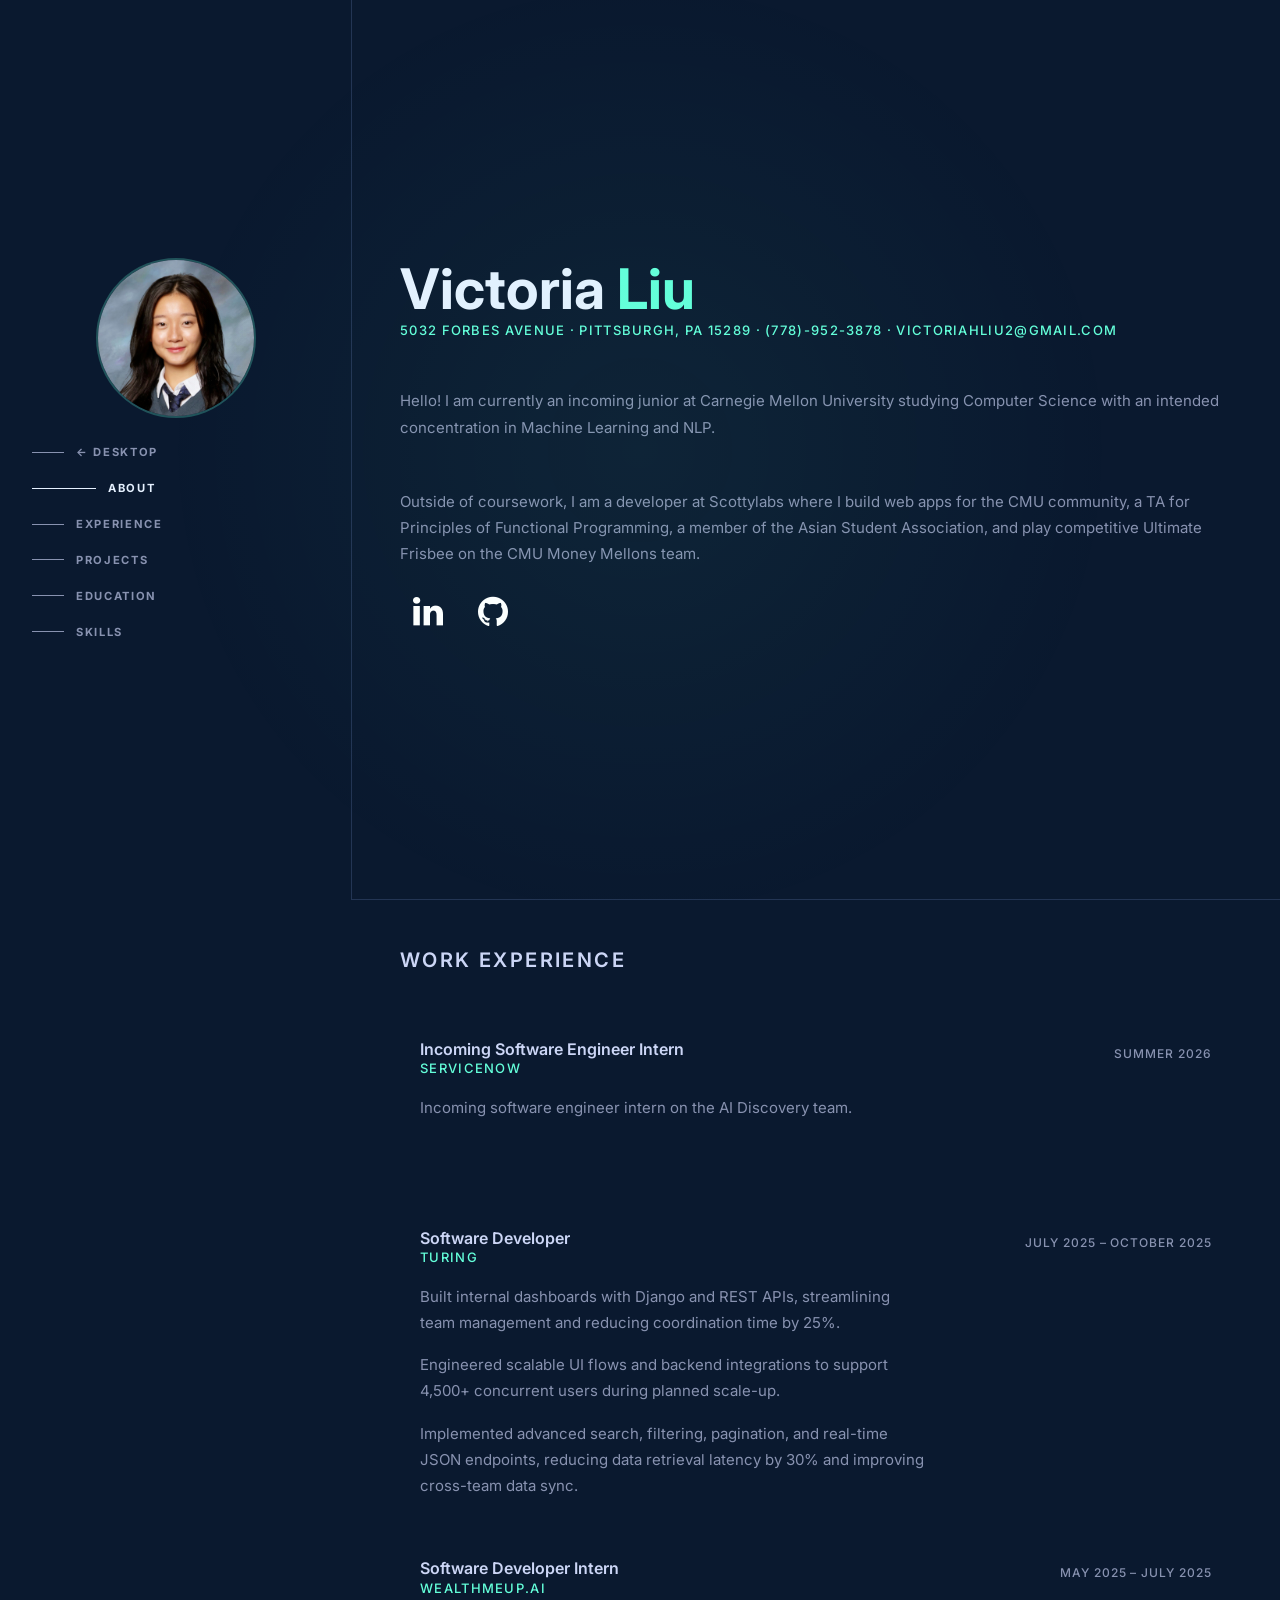
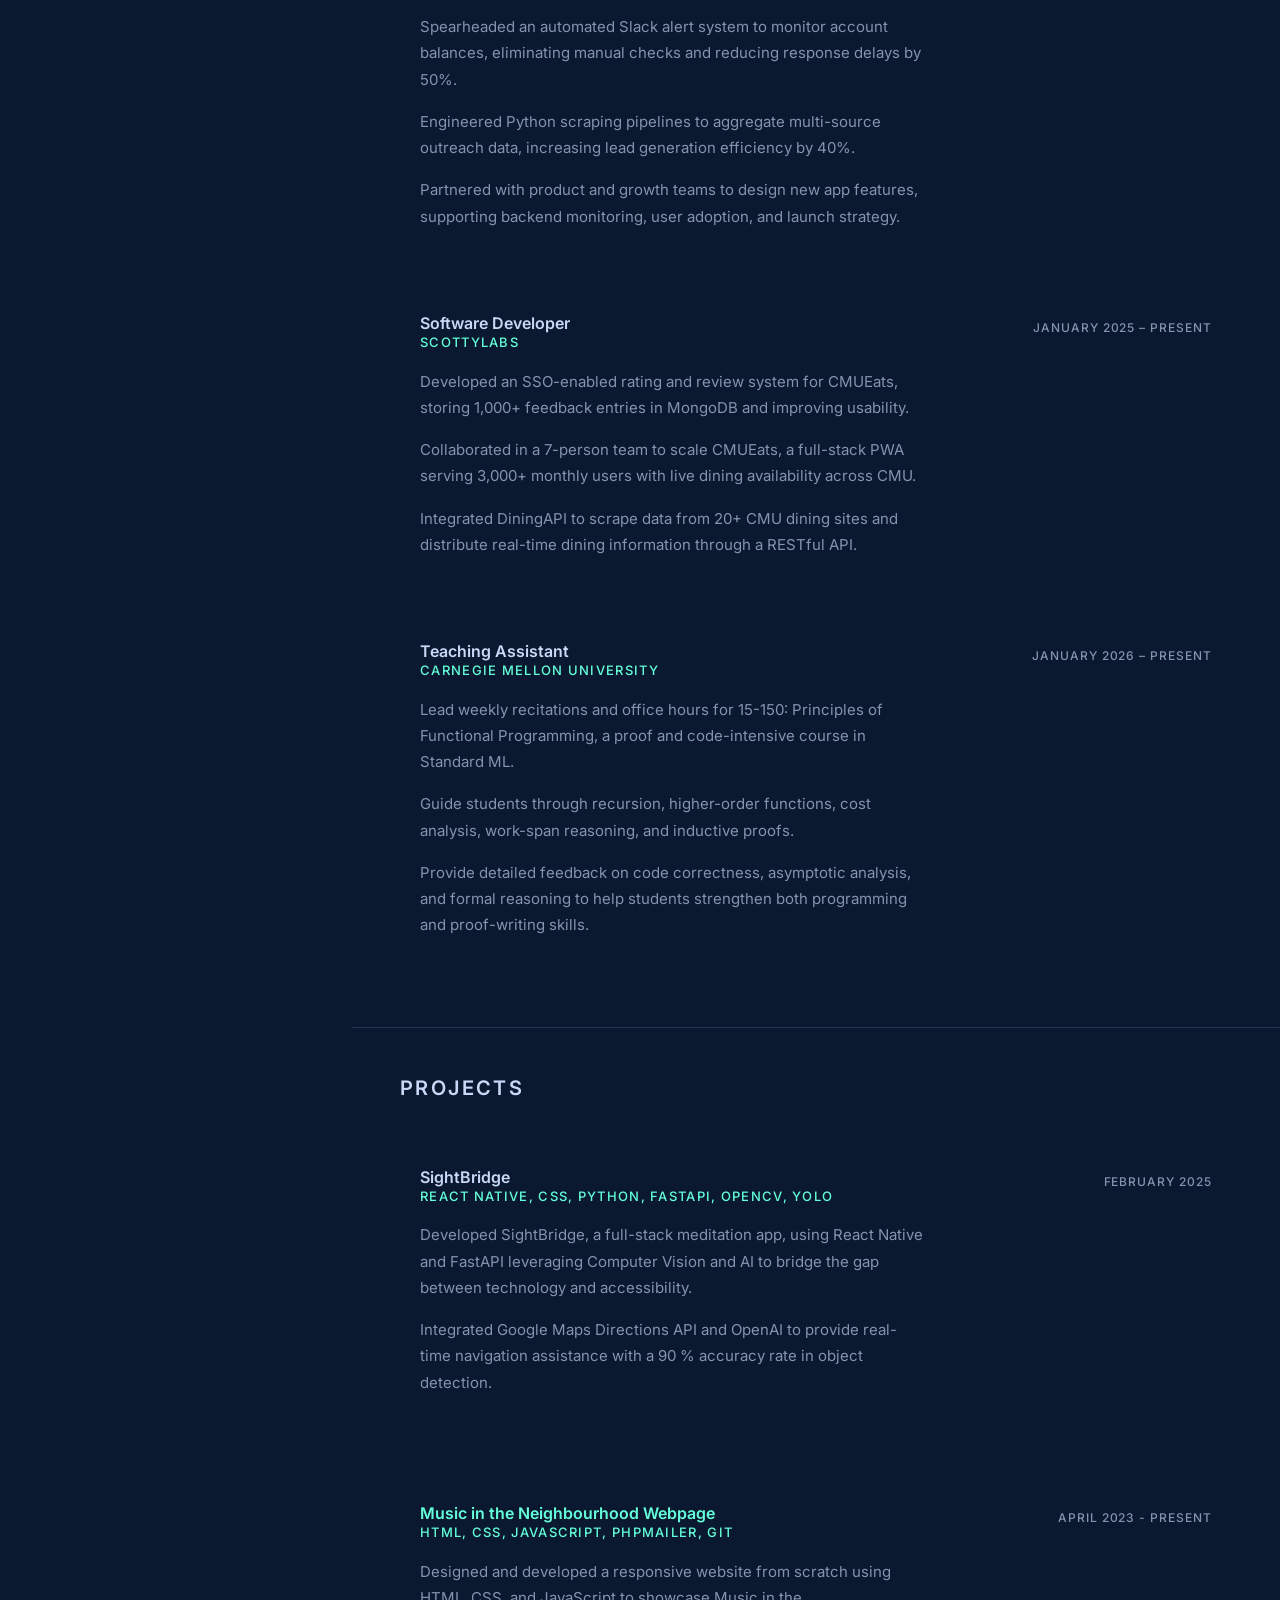
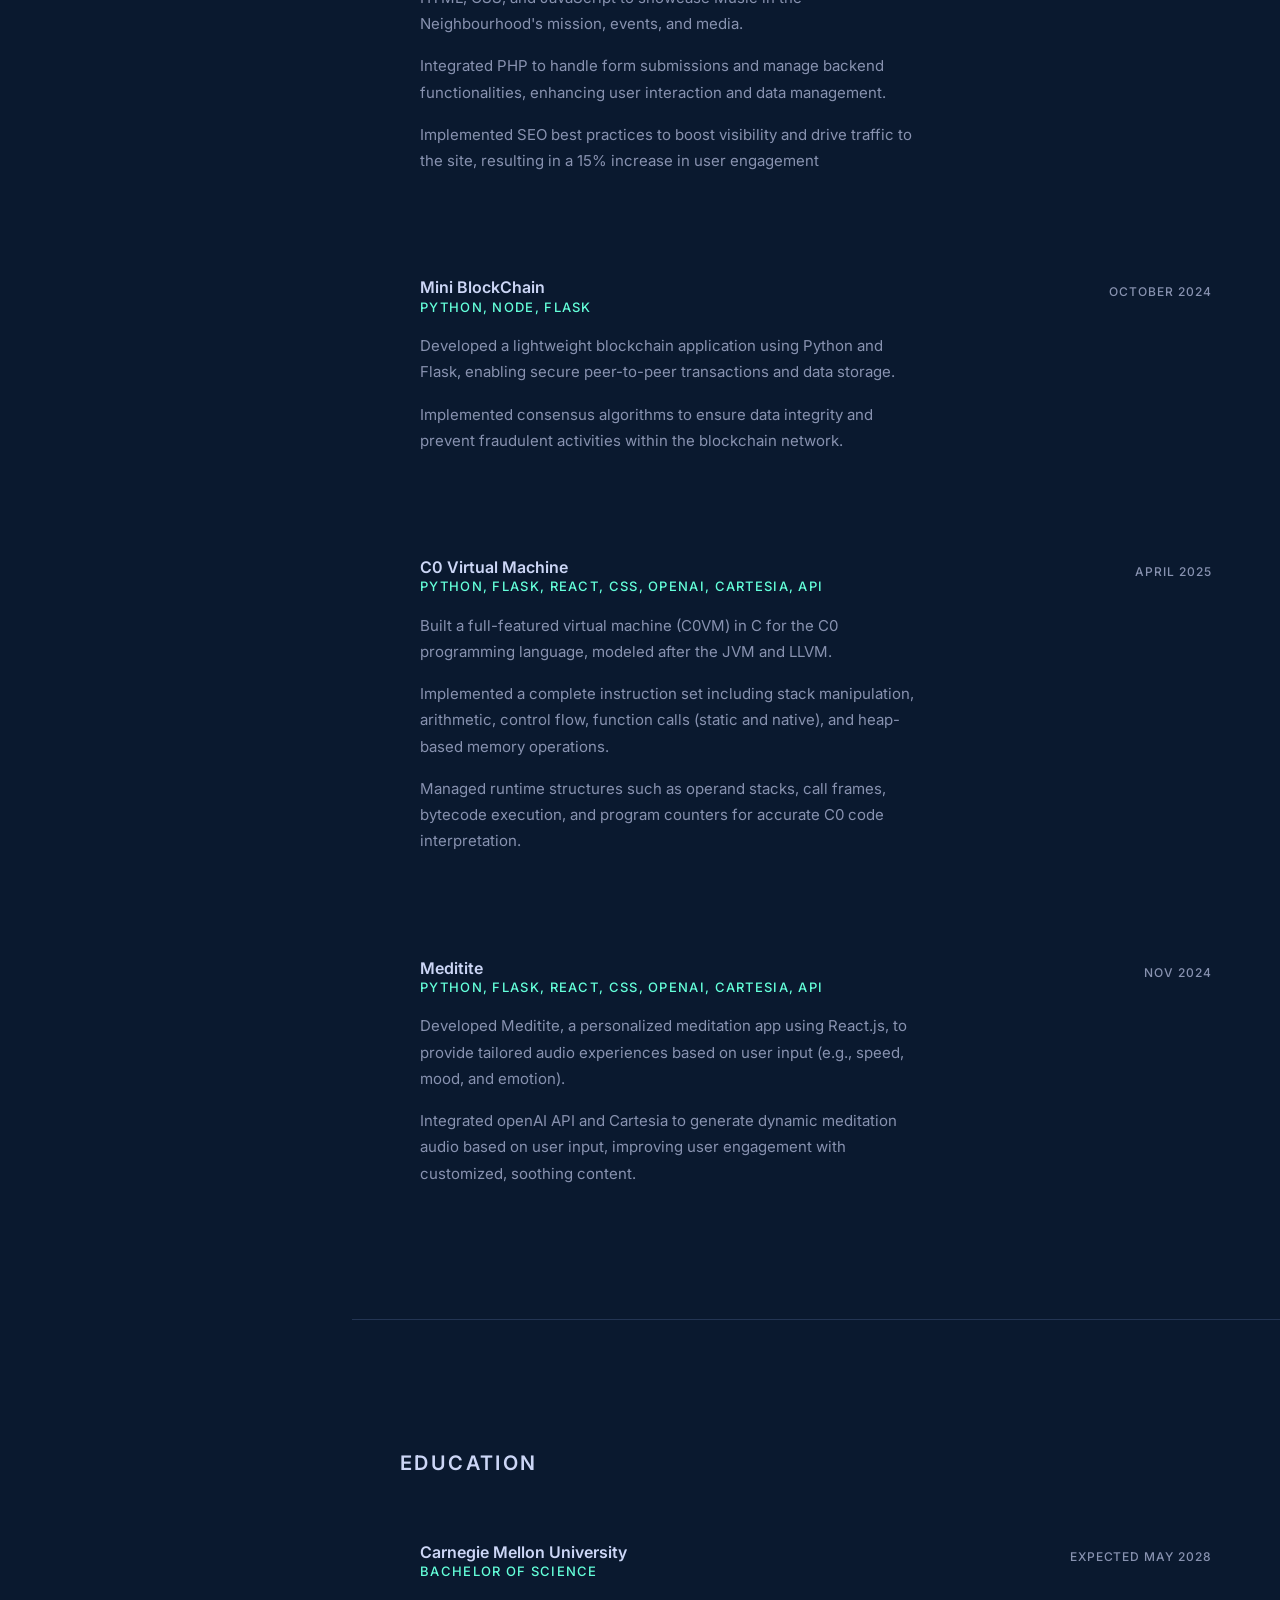
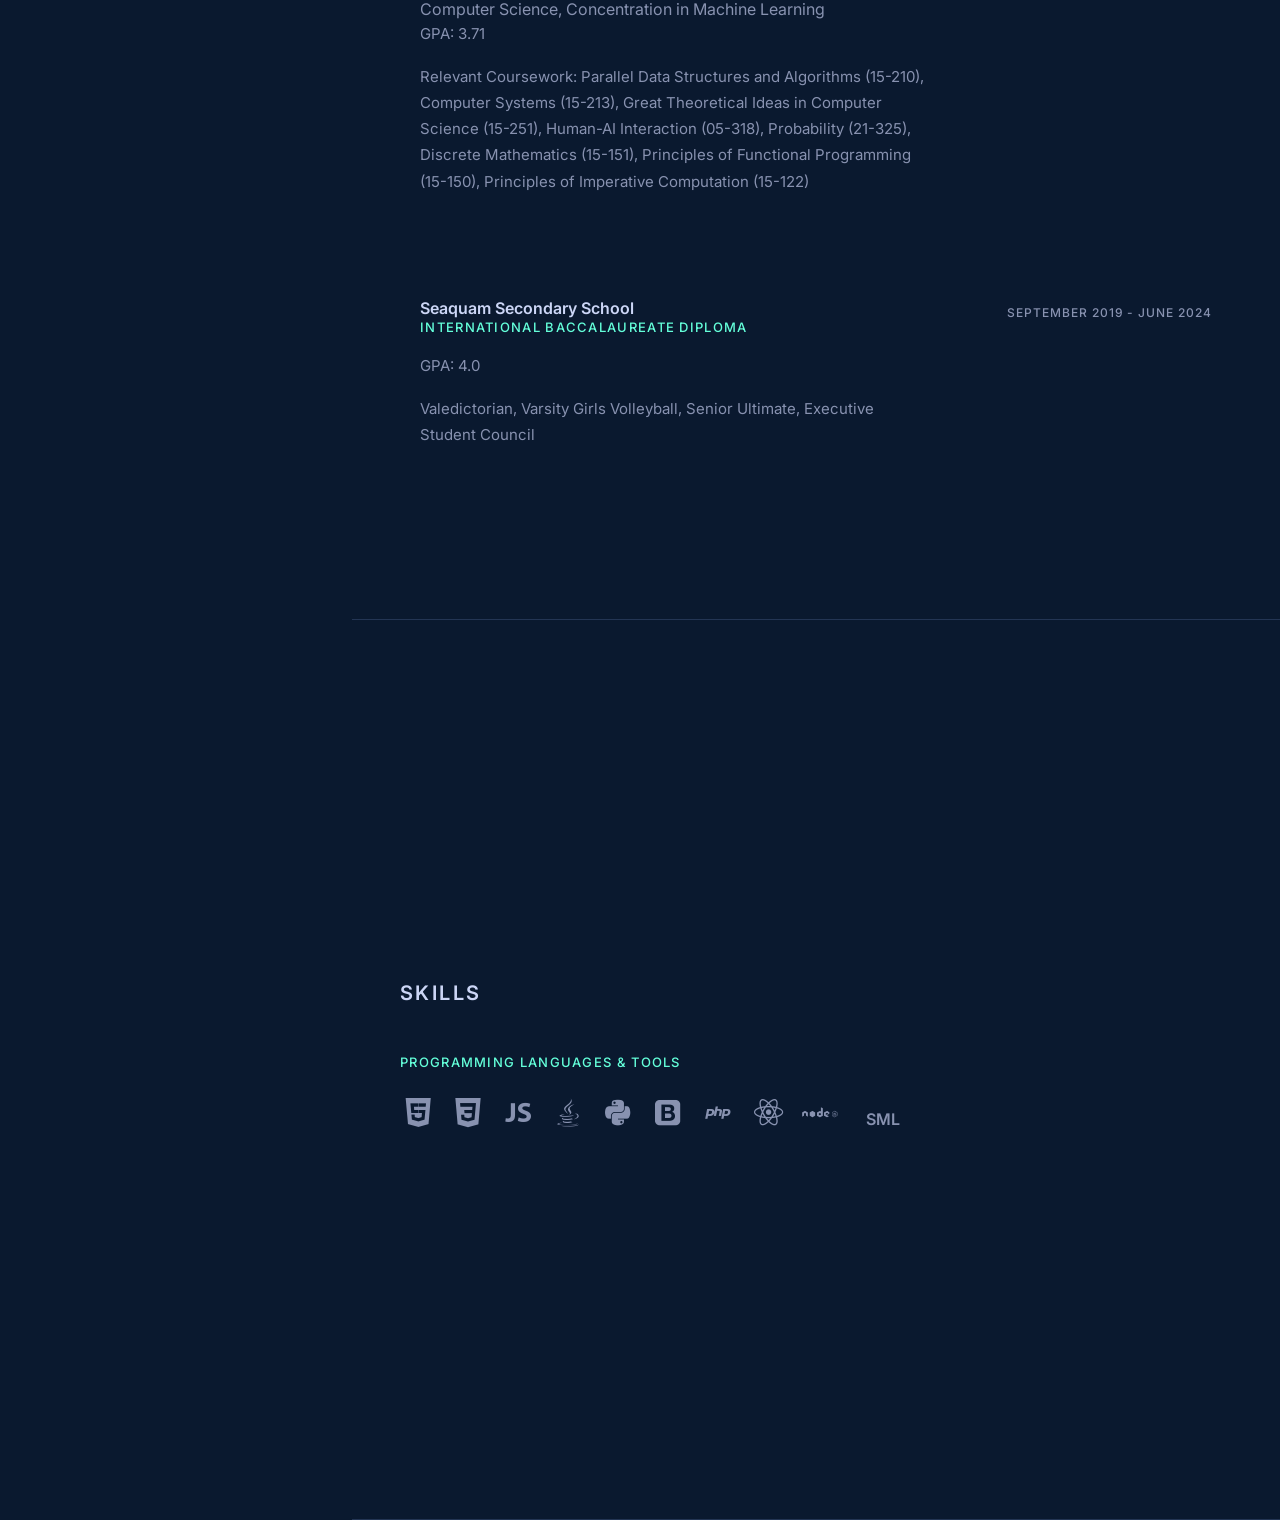
==== resume.html @ a2fce352 "Rebuild homepage as a macOS-style desktop Replace the Bootstrap resume layout on the homepage with a" ====
<!DOCTYPE html>
<html lang="en">

  <head>

    <meta charset="utf-8">
    <meta name="viewport" content="width=device-width, initial-scale=1, shrink-to-fit=no">
    <meta name="description" content="">
    <meta name="author" content="">

    <title>Portfolio - Victoria Liu</title>


    <!-- Favicon Code-->
    <link rel="icon" type="image/png" href="/img/favicon-96x96.png" sizes="96x96" />
    <link rel="icon" type="image/svg+xml" href="/img/favicon.svg" />
    <link rel="shortcut icon" href="/img/favicon.ico" />
    <link rel="apple-touch-icon" sizes="180x180" href="/img/apple-touch-icon.png" />
    <link rel="manifest" href="/img/site.webmanifest" />


    <!-- Bootstrap core CSS -->
    <link href="vendor/bootstrap/css/bootstrap.min.css" rel="stylesheet">

    <!-- Custom fonts for this template -->
    <link href="https://fonts.googleapis.com/css?family=Saira+Extra+Condensed:100,200,300,400,500,600,700,800,900" rel="stylesheet">
    <link href="https://fonts.googleapis.com/css?family=Open+Sans:300,300i,400,400i,600,600i,700,700i,800,800i" rel="stylesheet">
    <link href="vendor/font-awesome/css/font-awesome.min.css" rel="stylesheet">
    <link href="vendor/devicons/css/devicons.min.css" rel="stylesheet">
    <link href="vendor/simple-line-icons/css/simple-line-icons.css" rel="stylesheet">

    <!-- Custom styles for this template -->
    <link href="css/resume.min.css" rel="stylesheet">

    <!-- Dark theme override -->
    <link href="css/custom.css" rel="stylesheet">

  </head>

  <body id="page-top">

    <nav class="navbar navbar-expand-lg navbar-dark bg-primary fixed-top" id="sideNav">
      <a class="navbar-brand js-scroll-trigger" href="#page-top">
        <span class="d-block d-lg-none">Victoria Liu</span>
        <span class="d-none d-lg-block">
          <img class="img-fluid img-profile rounded-circle mx-auto mb-2" src="img/profile.jpg" alt="">
        </span>
      </a>
      <button class="navbar-toggler" type="button" data-toggle="collapse" data-target="#navbarSupportedContent" aria-controls="navbarSupportedContent" aria-expanded="false" aria-label="Toggle navigation">
        <span class="navbar-toggler-icon"></span>
      </button>
      <div class="collapse navbar-collapse" id="navbarSupportedContent">
        <ul class="navbar-nav">
          <li class="nav-item">
            <a class="nav-link" href="index.html">← Desktop</a>
          </li>
          <li class="nav-item">
            <a class="nav-link js-scroll-trigger" href="#about">About</a>
          </li>
          <li class="nav-item">
            <a class="nav-link js-scroll-trigger" href="#experience">Experience</a>
          </li>
          <li class="nav-item">
            <a class="nav-link js-scroll-trigger" href="#projects">Projects</a>
          </li>
          <li class="nav-item">
            <a class="nav-link js-scroll-trigger" href="#education">Education</a>
          </li>
          <li class="nav-item">
            <a class="nav-link js-scroll-trigger" href="#skills">Skills</a>
          </li>
          <!-- <li class="nav-item">
            <a class="nav-link js-scroll-trigger" href="#interests">Interests</a>
          </li> -->
          <!-- <li class="nav-item">
            <a class="nav-link js-scroll-trigger" href="#awards">Awards</a>
          </li> -->
        </ul>
      </div>
    </nav>

    <div class="container-fluid p-0">

      <section class="resume-section p-3 p-lg-5 d-flex d-column" id="about">
        <div class="my-auto">
          <h1 class="mb-0">Victoria
            <span class="text-primary">Liu</span>
          </h1>
          <div class="subheading mb-5">5032 Forbes Avenue · Pittsburgh, PA 15289 · (778)-952-3878 ·
            <a href="mailto:name@email.com">victoriahliu2@gmail.com</a>
          </div>
          <p class="mb-5">Hello! I am currently an incoming junior at Carnegie Mellon University studying Computer Science with an intended concentration in Machine Learning and NLP. </p>
          <p>Outside of coursework, I am a developer at Scottylabs where I build web apps for the CMU community, a TA for Principles of Functional Programming, a member of the Asian Student Association, and play competitive Ultimate Frisbee on the CMU Money Mellons team.</p>
          <ul class="list-inline list-social-icons mb-0">
            <!-- <li class="list-inline-item">
              <a href="#">
                <span class="fa-stack fa-lg">
                  <i class="fa fa-circle fa-stack-2x"></i>
                  <i class="fa fa-facebook fa-stack-1x fa-inverse"></i>
                </span>
              </a>
            </li> -->
            <!-- <li class="list-inline-item">
              <a href="#">
                <span class="fa-stack fa-lg">
                  <i class="fa fa-circle fa-stack-2x"></i>
                  <i class="fa fa-twitter fa-stack-1x fa-inverse"></i>
                </span>
              </a>
            </li> -->
            <li class="list-inline-item">
              <a href="https://www.linkedin.com/in/victoria-liu-9a439a294/">
                <span class="fa-stack fa-lg">
                  <i class="fa fa-circle fa-stack-2x"></i>
                  <i class="fa fa-linkedin fa-stack-1x fa-inverse"></i>
                </span>
              </a>
            </li>
            <li class="list-inline-item">
              <a href="https://github.com/vliu12">
                <span class="fa-stack fa-lg">
                  <i class="fa fa-circle fa-stack-2x"></i>
                  <i class="fa fa-github fa-stack-1x fa-inverse"></i>
                </span>
              </a>
            </li>
          </ul>
        </div>
      </section>

      <section class="resume-section p-3 p-lg-5 d-flex flex-column" id="experience">
        <div class="my-auto">
          <h2 class="mb-5">Work Experience</h2>
      
          <div class="resume-item d-flex flex-column flex-md-row">
            <div class="resume-content mr-auto">
              <h3 class="mb-0">Incoming Software Engineer Intern</h3>
              <div class="subheading mb-3">ServiceNow</div>
              <p>Incoming software engineer intern on the AI Discovery team.</p>
            </div>
            <div class="resume-date text-md-right">
              <span class="text-primary">Summer 2026</span>
            </div>
          </div>
          <br>

          <br>
      
          <div class="resume-item d-flex flex-column flex-md-row">
            <div class="resume-content mr-auto">
              <h3 class="mb-0">Software Developer</h3>
              <div class="subheading mb-3">Turing</div>
              <p>Built internal dashboards with Django and REST APIs, streamlining team management and reducing coordination time by 25%.</p>
              <p>Engineered scalable UI flows and backend integrations to support 4,500+ concurrent users during planned scale-up.</p>
              <p>Implemented advanced search, filtering, pagination, and real-time JSON endpoints, reducing data retrieval latency by 30% and improving cross-team data sync.</p>
            </div>
            <div class="resume-date text-md-right">
              <span class="text-primary">July 2025 – October 2025</span>
            </div>
          </div>

          <div class="resume-item d-flex flex-column flex-md-row">
            <div class="resume-content mr-auto">
              <h3 class="mb-0">Software Developer Intern</h3>
              <div class="subheading mb-3">Wealthmeup.ai</div>
              <p>Spearheaded an automated Slack alert system to monitor account balances, eliminating manual checks and reducing response delays by 50%.</p>
              <p>Engineered Python scraping pipelines to aggregate multi-source outreach data, increasing lead generation efficiency by 40%.</p>
              <p>Partnered with product and growth teams to design new app features, supporting backend monitoring, user adoption, and launch strategy.</p>
            </div>
            <div class="resume-date text-md-right">
              <span class="text-primary">May 2025 – July 2025</span>
            </div>
          </div>
          <br>
      
          <div class="resume-item d-flex flex-column flex-md-row">
            <div class="resume-content mr-auto">
              <h3 class="mb-0">Software Developer</h3>
              <div class="subheading mb-3">ScottyLabs</div>
              <p>Developed an SSO-enabled rating and review system for CMUEats, storing 1,000+ feedback entries in MongoDB and improving usability.</p>
              <p>Collaborated in a 7-person team to scale CMUEats, a full-stack PWA serving 3,000+ monthly users with live dining availability across CMU.</p>
              <p>Integrated DiningAPI to scrape data from 20+ CMU dining sites and distribute real-time dining information through a RESTful API.</p>
            </div>
            <div class="resume-date text-md-right">
              <span class="text-primary">January 2025 – Present</span>
            </div>
          </div>

          <br>

          <div class="resume-item d-flex flex-column flex-md-row">
            <div class="resume-content mr-auto">
              <h3 class="mb-0">Teaching Assistant</h3>
              <div class="subheading mb-3">Carnegie Mellon University</div>
              <p>Lead weekly recitations and office hours for 15-150: Principles of Functional Programming, a proof and code-intensive course in Standard ML.</p>
              <p>Guide students through recursion, higher-order functions, cost analysis, work-span reasoning, and inductive proofs.</p>
              <p>Provide detailed feedback on code correctness, asymptotic analysis, and formal reasoning to help students strengthen both programming and proof-writing skills.</p>
            </div>
            <div class="resume-date text-md-right">
              <span class="text-primary">January 2026 – Present</span>
            </div>
          </div>
      
        </div>
      </section>

      </section>

      <section class="resume-section p-3 p-lg-5 d-flex flex-column" id="projects">
        <div class="my-auto">
          <h2 class="mb-5">Projects</h2>

          <div class="resume-item d-flex flex-column flex-md-row">
            <div class="resume-content mr-auto">
              <h3 class="mb-0">SightBridge</h3>
              <div class="subheading mb-3">React Native, CSS, Python, FastAPI, OpenCV, YOLO</div>
              <p>Developed SightBridge, a full-stack meditation app, using React Native and FastAPI leveraging Computer
                Vision and AI to bridge the gap between technology and accessibility.</p>
              <p>Integrated Google Maps Directions API and OpenAI to provide real-time navigation assistance with a 90 %
                accuracy rate in object detection.
                </p>
            </div>
            <div class="resume-date text-md-right">
              <span class="text-primary">February 2025</span>
            </div>
          </div>
          <br>
          <br>

          <div class="resume-item d-flex flex-column flex-md-row mb-5">
            <div class="resume-content mr-auto">
              <h3 class="mb-0"><a href="https://musicintheneighbourhood.com/">Music in the Neighbourhood Webpage</a></h3>
              <div class="subheading mb-3">HTML, CSS, Javascript, PHPmailer, Git</div>
              <p>Designed and developed a responsive website from scratch using HTML, CSS, and JavaScript to showcase Music in the Neighbourhood's mission, events, and media.</p>
              <p>Integrated PHP to handle form submissions and manage backend functionalities, enhancing user interaction and data management.</p>
              <p>Implemented SEO best practices to boost visibility and drive traffic to the site, resulting in a 15% increase in user engagement</p>
            </div>
            <div class="resume-date text-md-right">
              <span class="text-primary">April 2023 - Present</span>
            </div>
          </div>

          <div class="resume-item d-flex flex-column flex-md-row mb-5">
            <div class="resume-content mr-auto">
              <h3 class="mb-0">Mini BlockChain</h3>
              <div class="subheading mb-3">Python, node, Flask</div>
              <p>Developed a lightweight blockchain application using Python and Flask, enabling secure peer-to-peer transactions and data storage.</p>
              <p>Implemented consensus algorithms to ensure data integrity and prevent fraudulent activities within the blockchain network.</p>
            </div>
            <div class="resume-date text-md-right">
              <span class="text-primary">October 2024</span>
            </div>
          </div>
          
          <div class="resume-item d-flex flex-column flex-md-row mb-5">
            <div class="resume-content mr-auto">
              <h3 class="mb-0">C0 Virtual Machine</h3>
              <div class="subheading mb-3">Python, Flask, React, CSS, OpenAI, Cartesia, API</div>
              <p>Built a full-featured virtual machine (C0VM) in C for the C0 programming language, modeled after the JVM and LLVM.</p>
              <p>Implemented a complete instruction set including stack manipulation, arithmetic, control flow, function calls (static and native), and heap-based memory operations.</p>
              <p>Managed runtime structures such as operand stacks, call frames, bytecode execution, and program counters for accurate C0 code interpretation.</p>
            </div>
            <div class="resume-date text-md-right">
              <span class="text-primary">April 2025</span>
            </div>
          </div>

          <div class="resume-item d-flex flex-column flex-md-row mb-5">
            <div class="resume-content mr-auto">
              <h3 class="mb-0">Meditite</h3>
              <div class="subheading mb-3">Python, Flask, React, CSS, OpenAI, Cartesia, API</div>
              <p>Developed Meditite, a personalized meditation app using React.js, to provide tailored audio experiences based on user input (e.g., speed, mood, and emotion).</p>
              <p>Integrated openAI API and Cartesia to generate dynamic meditation audio based on user input, improving user engagement with customized, soothing content.</p>
            </div>
            <div class="resume-date text-md-right">
              <span class="text-primary">Nov 2024</span>
            </div>
          </div>


        </div>

      </section>

      <!-- <section class="resume-section p-3 p-lg-5 d-flex flex-column" id="interests">
        <div class="my-auto">
          <h2 class="mb-5">Experience</h2>
          <p>Apart from being a web developer, I enjoy most of my time being outdoors. In the winter, I am an avid skiier and novice ice climber. During the warmer months here in Colorado, I enjoy mountain biking, free climbing, and kayaking.</p>
          <p class="mb-0">When forced indoors, I follow a number of sci-fi and fantasy genre movies and television shows, I am an aspiring chef, and I spend a large amount of my free time exploring the latest technolgy advancements in the front-end web development world.</p>
        </div>
      </section> -->


      <section class="resume-section p-3 p-lg-5 d-flex flex-column" id="education">
        <div class="my-auto">
          <h2 class="mb-5">Education</h2>

          <div class="resume-item d-flex flex-column flex-md-row mb-5">
            <div class="resume-content mr-auto">
              <h3 class="mb-0">Carnegie Mellon University</h3>
              <div class="subheading mb-3">Bachelor of Science</div>
              <div>Computer Science, Concentration in Machine Learning</div>
              <p>GPA: 3.71 </p>
              <p>Relevant Coursework: Parallel Data Structures and Algorithms (15-210), Computer Systems (15-213), Great Theoretical Ideas in Computer Science (15-251), Human-AI Interaction (05-318), Probability (21-325), Discrete Mathematics (15-151), Principles of Functional Programming (15-150), Principles of Imperative Computation (15-122) </p>
            </div>
            <div class="resume-date text-md-right">
              <span class="text-primary">Expected May 2028</span>
            </div>
          </div>

          <div class="resume-item d-flex flex-column flex-md-row">
            <div class="resume-content mr-auto">
              <h3 class="mb-0">Seaquam Secondary School</h3>
              <div class="subheading mb-3">International Baccalaureate Diploma</div>
              <p>GPA: 4.0</p>
              <p>Valedictorian, Varsity Girls Volleyball, Senior Ultimate, Executive Student Council</p>
            </div>
            <div class="resume-date text-md-right">
              <span class="text-primary">September 2019 - June 2024</span>
            </div>
          </div>

        </div>
      </section>

      <section class="resume-section p-3 p-lg-5 d-flex flex-column" id="skills">
        <div class="my-auto">
          <h2 class="mb-5">Skills</h2>

          <div class="subheading mb-3">Programming Languages &amp; Tools</div>
          <ul class="list-inline list-icons">
            <li class="list-inline-item">
              <i class="devicons devicons-html5"></i>
            </li>
            <li class="list-inline-item">
              <i class="devicons devicons-css3"></i>
            </li>
            <li class="list-inline-item">
              <i class="devicons devicons-javascript"></i>
            </li>
            </li>
            <li class="list-inline-item">
              <i class="devicons devicons-java"></i>
            </li>
            <li class="list-inline-item">
              <i class="devicons devicons-python"></i>
            </li>
            <li class="list-inline-item">
              <i class="devicons devicons-bootstrap"></i>
            </li>
            <li class="list-inline-item">
              <i class="devicons devicons-php"></i>
            </li>
            <li class="list-inline-item">
              <i class="devicons devicons-react"></i>
            </li>
            <li class="list-inline-item">
              <i class="devicons devicons-nodejs"></i>
            </li>
            <li class="list-inline-item">
              <i class="devicons devicons-c"></i>
            </li>
            <li class="list-inline-item skill-text-icon">
              SML
            </li>
          </ul>

          <!-- <div class="subheading mb-3">Workflow</div>
          <ul class="fa-ul mb-0">
            <li>
              <i class="fa-li fa fa-check"></i>
              Git Version Control</li>
            <li>
              <i class="fa-li fa fa-check"></i>
              Cross Browser Testing &amp; Debugging</li>
            <li>
              <i class="fa-li fa fa-check"></i>
              Cross Functional Teams</li>
            <li>
              <i class="fa-li fa fa-check"></i>
              Agile Development &amp; Scrum</li>
          </ul>
        </div> -->
      </section>

      <!-- <section class="resume-section p-3 p-lg-5 d-flex flex-column" id="awards">
        <div class="my-auto">
          <h2 class="mb-5">Awards &amp; Certifications</h2>
          <ul class="fa-ul mb-0">
            <li>
              <i class="fa-li fa fa-trophy text-warning"></i>
              BC Excellence Scholarship</li>
            <li>
            <li>
              <i class="fa-li fa fa-trophy text-warning"></i>
              RCM ARCT Piano Performer's Diploma</li>
            <li>
              <i class="fa-li fa fa-trophy text-warning"></i>
              Seaquam Secondary - Robin Pugsley Scholarship Recipient</li>
            <li>
              <i class="fa-li fa fa-trophy text-warning"></i>
              Swim For Life Aquatic Instructor Certification</li>
            <li>
              <i class="fa-li fa fa-trophy text-warning"></i>
              Lifesaving Society National Lifeguard - Pool Certification</li>
            <li>
              <i class="fa-li fa fa-trophy text-warning"></i>
              Red Cross Standard First Aid and CPR-C Certified</li>
            </ul>
        </div>
      </section> -->

    </div>

    <!-- Bootstrap core JavaScript -->
    <script src="vendor/jquery/jquery.min.js"></script>
    <script src="vendor/bootstrap/js/bootstrap.bundle.min.js"></script>

    <!-- Plugin JavaScript -->
    <script src="vendor/jquery-easing/jquery.easing.min.js"></script>

    <!-- Custom scripts for this template -->
    <script src="js/resume.min.js"></script>

    <!-- Cursor spotlight -->
    <script src="js/spotlight.js"></script>

  </body>

</html>
---- vendor/devicons/css/devicons.min.css ----
/*!
 *  Devicons 1.8.0 made by Theodore Vorillas / http://vorillaz.com 
 */
@font-face{font-family:devicons;src:url(../fonts/devicons.eot?xqxft6);src:url(../fonts/devicons.eot?#iefixxqxft6) format("embedded-opentype"),url(../fonts/devicons.woff?xqxft6) format("woff"),url(../fonts/devicons.ttf?xqxft6) format("truetype"),url(../fonts/devicons.svg?xqxft6#devicons) format("svg");font-weight:400;font-style:normal}.devicons{font-family:devicons;speak:none;font-style:normal;font-weight:400;font-variant:normal;text-transform:none;line-height:1;-webkit-font-smoothing:antialiased;-moz-osx-font-smoothing:grayscale}.devicons-git:before{content:"\e602"}.devicons-git_compare:before{content:"\e628"}.devicons-git_branch:before{content:"\e625"}.devicons-git_commit:before{content:"\e629"}.devicons-git_pull_request:before{content:"\e626"}.devicons-git_merge:before{content:"\e627"}.devicons-bitbucket:before{content:"\e603"}.devicons-github_alt:before{content:"\e608"}.devicons-github_badge:before{content:"\e609"}.devicons-github:before{content:"\e60a"}.devicons-github_full:before{content:"\e617"}.devicons-java:before{content:"\e638"}.devicons-ruby:before{content:"\e639"}.devicons-scala:before{content:"\e637"}.devicons-python:before{content:"\e63c"}.devicons-go:before{content:"\e624"}.devicons-ruby_on_rails:before{content:"\e63b"}.devicons-django:before{content:"\e61d"}.devicons-markdown:before{content:"\e63e"}.devicons-php:before{content:"\e63d"}.devicons-mysql:before{content:"\e604"}.devicons-streamline:before{content:"\e605"}.devicons-database:before{content:"\e606"}.devicons-laravel:before{content:"\e63f"}.devicons-javascript:before{content:"\e64e"}.devicons-angular:before{content:"\e653"}.devicons-backbone:before{content:"\e652"}.devicons-coffeescript:before{content:"\e651"}.devicons-jquery:before{content:"\e650"}.devicons-modernizr:before{content:"\e620"}.devicons-jquery_ui:before{content:"\e654"}.devicons-ember:before{content:"\e61b"}.devicons-dojo:before{content:"\e61c"}.devicons-nodejs:before{content:"\e619"}.devicons-nodejs_small:before{content:"\e618"}.devicons-javascript_shield:before{content:"\e64f"}.devicons-bootstrap:before{content:"\e647"}.devicons-sass:before{content:"\e64b"}.devicons-css3_full:before{content:"\e64a"}.devicons-css3:before{content:"\e649"}.devicons-html5:before{content:"\e636"}.devicons-html5_multimedia:before{content:"\e632"}.devicons-html5_device_access:before{content:"\e633"}.devicons-html5_3d_effects:before{content:"\e635"}.devicons-html5_connectivity:before{content:"\e634"}.devicons-ghost_small:before{content:"\e614"}.devicons-ghost:before{content:"\e61f"}.devicons-magento:before{content:"\e640"}.devicons-joomla:before{content:"\e641"}.devicons-jekyll_small:before{content:"\e60d"}.devicons-drupal:before{content:"\e642"}.devicons-wordpress:before{content:"\e60b"}.devicons-grunt:before{content:"\e64c"}.devicons-bower:before{content:"\e64d"}.devicons-npm:before{content:"\e61e"}.devicons-yahoo_small:before{content:"\e62b"}.devicons-yahoo:before{content:"\e615"}.devicons-bing_small:before{content:"\e600"}.devicons-windows:before{content:"\e60f"}.devicons-linux:before{content:"\e612"}.devicons-ubuntu:before{content:"\e63a"}.devicons-android:before{content:"\e60e"}.devicons-apple:before{content:"\e611"}.devicons-appstore:before{content:"\e613"}.devicons-phonegap:before{content:"\e630"}.devicons-blackberry:before{content:"\e623"}.devicons-stackoverflow:before{content:"\e610"}.devicons-techcrunch:before{content:"\e62c"}.devicons-codrops:before{content:"\e62f"}.devicons-css_tricks:before{content:"\e601"}.devicons-smashing_magazine:before{content:"\e62d"}.devicons-netmagazine:before{content:"\e62e"}.devicons-codepen:before{content:"\e616"}.devicons-cssdeck:before{content:"\e62a"}.devicons-hackernews:before{content:"\e61a"}.devicons-dropbox:before{content:"\e607"}.devicons-google_drive:before{content:"\e631"}.devicons-visualstudio:before{content:"\e60c"}.devicons-unity_small:before{content:"\e621"}.devicons-raspberry_pi:before{content:"\e622"}.devicons-chrome:before{content:"\e643"}.devicons-ie:before{content:"\e644"}.devicons-firefox:before{content:"\e645"}.devicons-opera:before{content:"\e646"}.devicons-safari:before{content:"\e648"}.devicons-swift:before{content:"\e655"}.devicons-symfony:before{content:"\e656"}.devicons-symfony_badge:before{content:"\e657"}.devicons-less:before{content:"\e658"}.devicons-stylus:before{content:"\e659"}.devicons-trello:before{content:"\e65a"}.devicons-atlassian:before{content:"\e65b"}.devicons-jira:before{content:"\e65c"}.devicons-envato:before{content:"\e65d"}.devicons-snap_svg:before{content:"\e65e"}.devicons-raphael:before{content:"\e65f"}.devicons-google_analytics:before{content:"\e660"}.devicons-compass:before{content:"\e661"}.devicons-onedrive:before{content:"\e662"}.devicons-gulp:before{content:"\e663"}.devicons-atom:before{content:"\e664"}.devicons-cisco:before{content:"\e665"}.devicons-nancy:before{content:"\e666"}.devicons-clojure:before{content:"\e668"}.devicons-clojure_alt:before{content:"\e66a"}.devicons-perl:before{content:"\e669"}.devicons-celluloid:before{content:"\e66b"}.devicons-w3c:before{content:"\e66c"}.devicons-redis:before{content:"\e66d"}.devicons-postgresql:before{content:"\e66e"}.devicons-webplatform:before{content:"\e66f"}.devicons-jenkins:before{content:"\e667"}.devicons-requirejs:before{content:"\e670"}.devicons-opensource:before{content:"\e671"}.devicons-typo3:before{content:"\e672"}.devicons-uikit:before{content:"\e673"}.devicons-doctrine:before{content:"\e674"}.devicons-groovy:before{content:"\e675"}.devicons-nginx:before{content:"\e676"}.devicons-haskell:before{content:"\e677"}.devicons-zend:before{content:"\e678"}.devicons-gnu:before{content:"\e679"}.devicons-yeoman:before{content:"\e67a"}.devicons-heroku:before{content:"\e67b"}.devicons-debian:before{content:"\e67d"}.devicons-travis:before{content:"\e67e"}.devicons-dotnet:before{content:"\e67f"}.devicons-codeigniter:before{content:"\e680"}.devicons-javascript_badge:before{content:"\e681"}.devicons-yii:before{content:"\e682"}.devicons-msql_server:before{content:"\e67c"}.devicons-composer:before{content:"\e683"}.devicons-krakenjs_badge:before{content:"\e684"}.devicons-krakenjs:before{content:"\e685"}.devicons-mozilla:before{content:"\e686"}.devicons-firebase:before{content:"\e687"}.devicons-sizzlejs:before{content:"\e688"}.devicons-creativecommons:before{content:"\e689"}.devicons-creativecommons_badge:before{content:"\e68a"}.devicons-mitlicence:before{content:"\e68b"}.devicons-senchatouch:before{content:"\e68c"}.devicons-bugsense:before{content:"\e68d"}.devicons-extjs:before{content:"\e68e"}.devicons-mootools_badge:before{content:"\e68f"}.devicons-mootools:before{content:"\e690"}.devicons-ruby_rough:before{content:"\e691"}.devicons-komodo:before{content:"\e692"}.devicons-coda:before{content:"\e693"}.devicons-bintray:before{content:"\e694"}.devicons-terminal:before{content:"\e695"}.devicons-code:before{content:"\e696"}.devicons-responsive:before{content:"\e697"}.devicons-dart:before{content:"\e698"}.devicons-aptana:before{content:"\e699"}.devicons-mailchimp:before{content:"\e69a"}.devicons-netbeans:before{content:"\e69b"}.devicons-dreamweaver:before{content:"\e69c"}.devicons-brackets:before{content:"\e69d"}.devicons-eclipse:before{content:"\e69e"}.devicons-cloud9:before{content:"\e69f"}.devicons-scrum:before{content:"\e6a0"}.devicons-prolog:before{content:"\e6a1"}.devicons-terminal_badge:before{content:"\e6a2"}.devicons-code_badge:before{content:"\e6a3"}.devicons-mongodb:before{content:"\e6a4"}.devicons-meteor:before{content:"\e6a5"}.devicons-meteorfull:before{content:"\e6a6"}.devicons-fsharp:before{content:"\e6a7"}.devicons-rust:before{content:"\e6a8"}.devicons-ionic:before{content:"\e6a9"}.devicons-sublime:before{content:"\e6aa"}.devicons-appcelerator:before{content:"\e6ab"}.devicons-asterisk:before{content:"\e6ac"}.devicons-aws:before{content:"\e6ad"}.devicons-digital-ocean:before{content:"\e6ae"}.devicons-dlang:before{content:"\e6af"}.devicons-docker:before{content:"\e6b0"}.devicons-erlang:before{content:"\e6b1"}.devicons-google-cloud-platform:before{content:"\e6b2"}.devicons-grails:before{content:"\e6b3"}.devicons-illustrator:before{content:"\e6b4"}.devicons-intellij:before{content:"\e6b5"}.devicons-materializecss:before{content:"\e6b6"}.devicons-openshift:before{content:"\e6b7"}.devicons-photoshop:before{content:"\e6b8"}.devicons-rackspace:before{content:"\e6b9"}.devicons-react:before{content:"\e6ba"}.devicons-redhat:before{content:"\e6bb"}.devicons-scriptcs:before{content:"\e6bc"}.devicons-sqllite:before{content:"\e6c4"}.devicons-vim:before{content:"\e6c5"}
---- css/resume.min.css ----
/*!
 * Start Bootstrap - Resume v4.0.0-beta.2 (https://startbootstrap.com/template-overviews/resume)
 * Copyright 2013-2017 Start Bootstrap
 * Licensed under MIT (https://github.com/BlackrockDigital/startbootstrap-resume/blob/master/LICENSE)
 */body{font-family:'Open Sans',serif;padding-top:54px;color:#868e96}@media (min-width:992px){body{padding-top:0;padding-left:17rem}}h1,h2,h3,h4,h5,h6{font-family:'Saira Extra Condensed',serif;font-weight:700;text-transform:uppercase;color:#343a40}h1{font-size:6rem;line-height:5.5rem}h2{font-size:3.5rem}.subheading{text-transform:uppercase;font-weight:500;font-family:'Saira Extra Condensed',serif;font-size:1.35rem}.list-social-icons a{color:#495057}.list-social-icons a:hover{color:#f08080}.list-social-icons a .fa-lg{font-size:1.75rem}.list-icons{font-size:3rem}.list-icons .list-inline-item i:hover{color:#f08080}#sideNav .navbar-nav .nav-item .nav-link{font-weight:600;text-transform:uppercase}@media (min-width:992px){#sideNav{text-align:center;position:fixed;top:0;left:0;display:flex;flex-direction:column;width:17rem;height:100vh}#sideNav .navbar-brand{display:flex;margin:auto auto 0;padding:.5rem}#sideNav .navbar-brand .img-profile{max-width:10rem;max-height:10rem;border:.5rem solid rgba(255,255,255,.2)}#sideNav .navbar-collapse{display:flex;align-items:flex-start;flex-grow:0;width:100%;margin-bottom:auto}#sideNav .navbar-collapse .navbar-nav{flex-direction:column;width:100%}#sideNav .navbar-collapse .navbar-nav .nav-item{display:block}#sideNav .navbar-collapse .navbar-nav .nav-item .nav-link{display:block}}section.resume-section{border-bottom:1px solid #dee2e6;padding-top:5rem!important;padding-bottom:5rem!important}section.resume-section .resume-item .resume-date{min-width:none}@media (min-width:768px){section.resume-section{min-height:100vh}section.resume-section .resume-item .resume-date{min-width:18rem}}@media (min-width:992px){section.resume-section{padding-top:3rem!important;padding-bottom:3rem!important}}.bg-primary{background-color:#f08080!important}.text-primary{color:#f08080!important}a{color:#f08080}a:active,a:focus,a:hover{color:#824027}
---- css/custom.css ----
/* =====================================================
   Custom Dark Theme — inspired by brittanychiang.com
   ===================================================== */

@import url('https://fonts.googleapis.com/css2?family=Inter:wght@300;400;500;600;700&display=swap');

/* ---- CSS custom properties ---- */
:root {
  --navy:            #0a192f;
  --light-navy:      #112240;
  --lightest-navy:   #233554;
  --teal:            #64ffda;
  --white:           #e6f1ff;
  --lightest-slate:  #ccd6f6;
  --light-slate:     #a8b2d8;
  --slate:           #8892b0;
  --mouse-x: 50%;
  --mouse-y: 50%;
}

/* ---- Spotlight ---- */
body::before {
  content: '';
  position: fixed;
  inset: 0;
  background: radial-gradient(
    600px circle at var(--mouse-x) var(--mouse-y),
    rgba(100, 255, 218, 0.05),
    transparent 80%
  );
  z-index: 9999;
  pointer-events: none;
}

/* ---- Base ---- */
body {
  font-family: 'Inter', sans-serif !important;
  background-color: var(--navy) !important;
  color: var(--slate) !important;
}

p {
  color: var(--slate);
  line-height: 1.75;
  font-size: 0.9375rem;
}

a {
  color: var(--teal);
  transition: color 0.2s ease;
}

a:hover {
  color: var(--teal);
  text-decoration: underline;
}

/* ---- Typography ---- */
h1,
h2,
h3,
h4,
h5,
h6 {
  font-family: 'Inter', sans-serif !important;
  color: var(--lightest-slate) !important;
  text-transform: none;
}

h1 {
  font-size: 3.5rem !important;
  line-height: 1.1 !important;
  font-weight: 700;
  color: var(--white) !important;
}

h1 span.text-primary {
  color: var(--teal) !important;
}

h2 {
  font-size: 1.25rem !important;
  font-weight: 600;
  letter-spacing: 0.12em;
  text-transform: uppercase;
  color: var(--lightest-slate) !important;
}

h3 {
  font-size: 1rem !important;
  font-weight: 600;
  color: var(--lightest-slate) !important;
}

.subheading {
  font-family: 'Inter', sans-serif !important;
  font-size: 0.8125rem !important;
  font-weight: 500;
  color: var(--teal) !important;
  text-transform: uppercase;
  letter-spacing: 0.1em;
}

.text-primary {
  color: var(--teal) !important;
}

/* ---- Sidebar ---- */
#sideNav {
  background-color: var(--navy) !important;
  border-right: 1px solid var(--lightest-navy);
  width: 22rem !important;
}

@media (min-width: 992px) {
  body {
    padding-left: 22rem !important;
  }
}

#sideNav .navbar-brand .img-profile {
  border: 2px solid rgba(100, 255, 218, 0.25) !important;
}

/* Nav links with growing-line indicator */
#sideNav .navbar-nav .nav-item .nav-link {
  font-family: 'Inter', sans-serif !important;
  font-size: 0.7rem !important;
  font-weight: 700;
  letter-spacing: 0.15em;
  text-transform: uppercase;
  color: var(--slate) !important;
  padding: 0.6rem 1rem !important;
  display: flex !important;
  align-items: center;
  gap: 0.75rem;
  transition: color 0.2s ease;
}

#sideNav .navbar-nav .nav-item .nav-link::before {
  content: '';
  display: block;
  width: 2rem;
  height: 1px;
  background-color: var(--slate);
  flex-shrink: 0;
  transition: width 0.25s ease, background-color 0.25s ease;
}

#sideNav .navbar-nav .nav-item .nav-link:hover {
  color: var(--white) !important;
}

#sideNav .navbar-nav .nav-item .nav-link:hover::before {
  width: 4rem;
  background-color: var(--white);
}

#sideNav .navbar-nav .nav-item .nav-link.active {
  color: var(--white) !important;
}

#sideNav .navbar-nav .nav-item .nav-link.active::before {
  width: 4rem;
  background-color: var(--white);
}

/* ---- Sections ---- */
section.resume-section {
  background-color: var(--navy) !important;
  border-bottom: 1px solid var(--lightest-navy) !important;
}

/* ---- Resume / experience cards ---- */
.resume-item {
  border-radius: 8px;
  padding: 1.25rem !important;
  margin-bottom: 0.25rem;
  transition: background-color 0.2s ease, box-shadow 0.2s ease;
}

.resume-item:hover {
  background-color: var(--light-navy) !important;
  box-shadow: inset 0 0 0 1px var(--lightest-navy);
}

.resume-date span,
.resume-date .text-primary {
  font-family: 'Inter', sans-serif;
  font-size: 0.75rem !important;
  font-weight: 500;
  color: var(--slate) !important;
  text-transform: uppercase;
  letter-spacing: 0.08em;
}

/* ---- Social icons ---- */
.list-social-icons a {
  color: var(--slate) !important;
  transition: color 0.2s ease, transform 0.2s ease;
  display: inline-block;
}

.list-social-icons a:hover {
  color: var(--teal) !important;
  transform: translateY(-3px);
  text-decoration: none;
}

.list-social-icons .fa-circle {
  display: none !important;
}

.list-social-icons .fa-stack {
  width: 2em;
  height: 2em;
  line-height: 2em;
}

.list-social-icons .fa-stack-1x {
  font-size: 1.25em;
  position: absolute;
  top: 50%;
  left: 50%;
  transform: translate(-50%, -50%);
}

/* ---- Skill icons ---- */
.list-icons {
  font-size: 2.25rem !important;
}

.list-icons .list-inline-item i {
  color: var(--slate) !important;
  transition: color 0.2s ease;
}

.list-icons .list-inline-item i:hover {
  color: var(--teal) !important;
}

/* ---- Skill text badge (for languages without a devicon) ---- */
.skill-text-icon {
  display: inline-flex;
  align-items: center;
  justify-content: center;
  font-family: 'Inter', sans-serif;
  font-size: 1rem;
  font-weight: 600;
  color: var(--slate);
  height: 2.25rem;
  transition: color 0.2s ease;
  vertical-align: middle;
}

.skill-text-icon:hover {
  color: var(--teal) !important;
}

/* ---- Awards ---- */
.fa-trophy {
  color: var(--teal) !important;
}

.fa-li {
  color: var(--teal) !important;
}

/* ---- Scrollbar ---- */
::-webkit-scrollbar {
  width: 6px;
}

::-webkit-scrollbar-track {
  background: var(--navy);
}

::-webkit-scrollbar-thumb {
  background: var(--lightest-navy);
  border-radius: 3px;
}

::-webkit-scrollbar-thumb:hover {
  background: var(--light-slate);
}
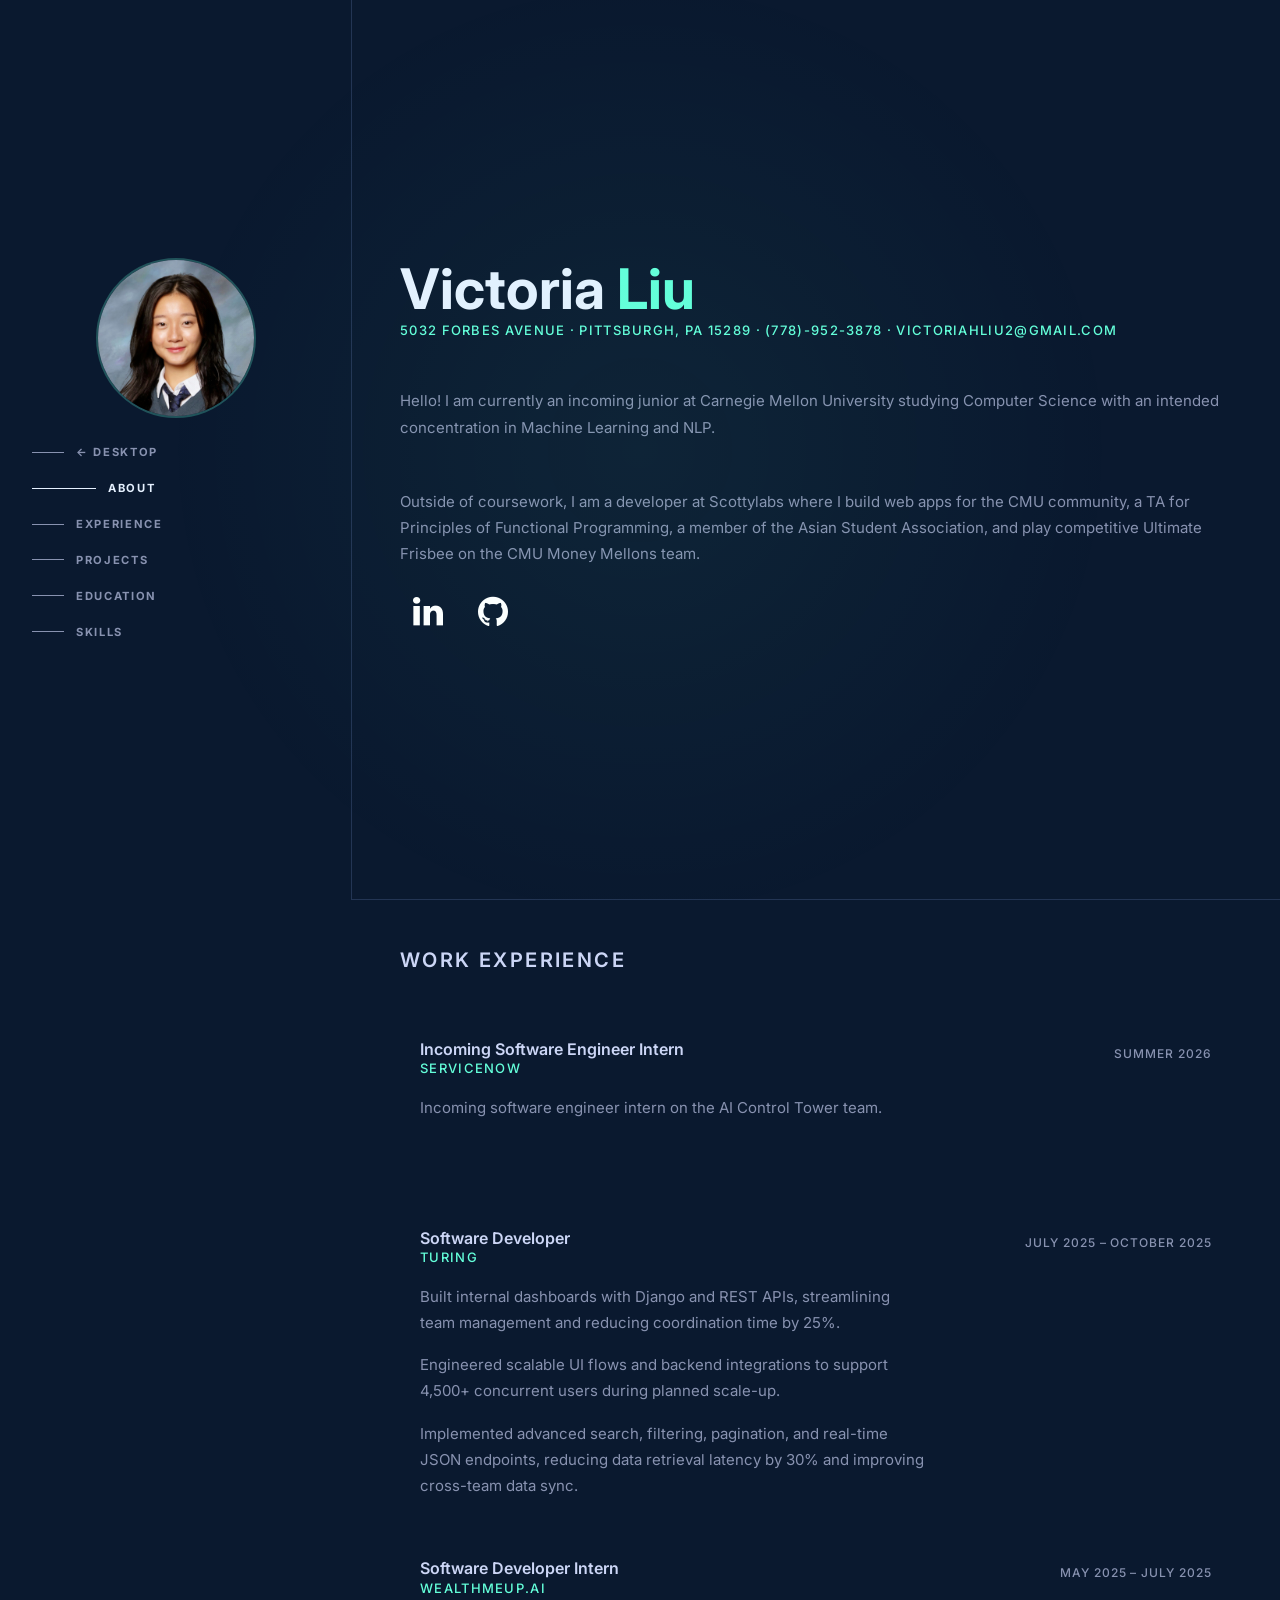
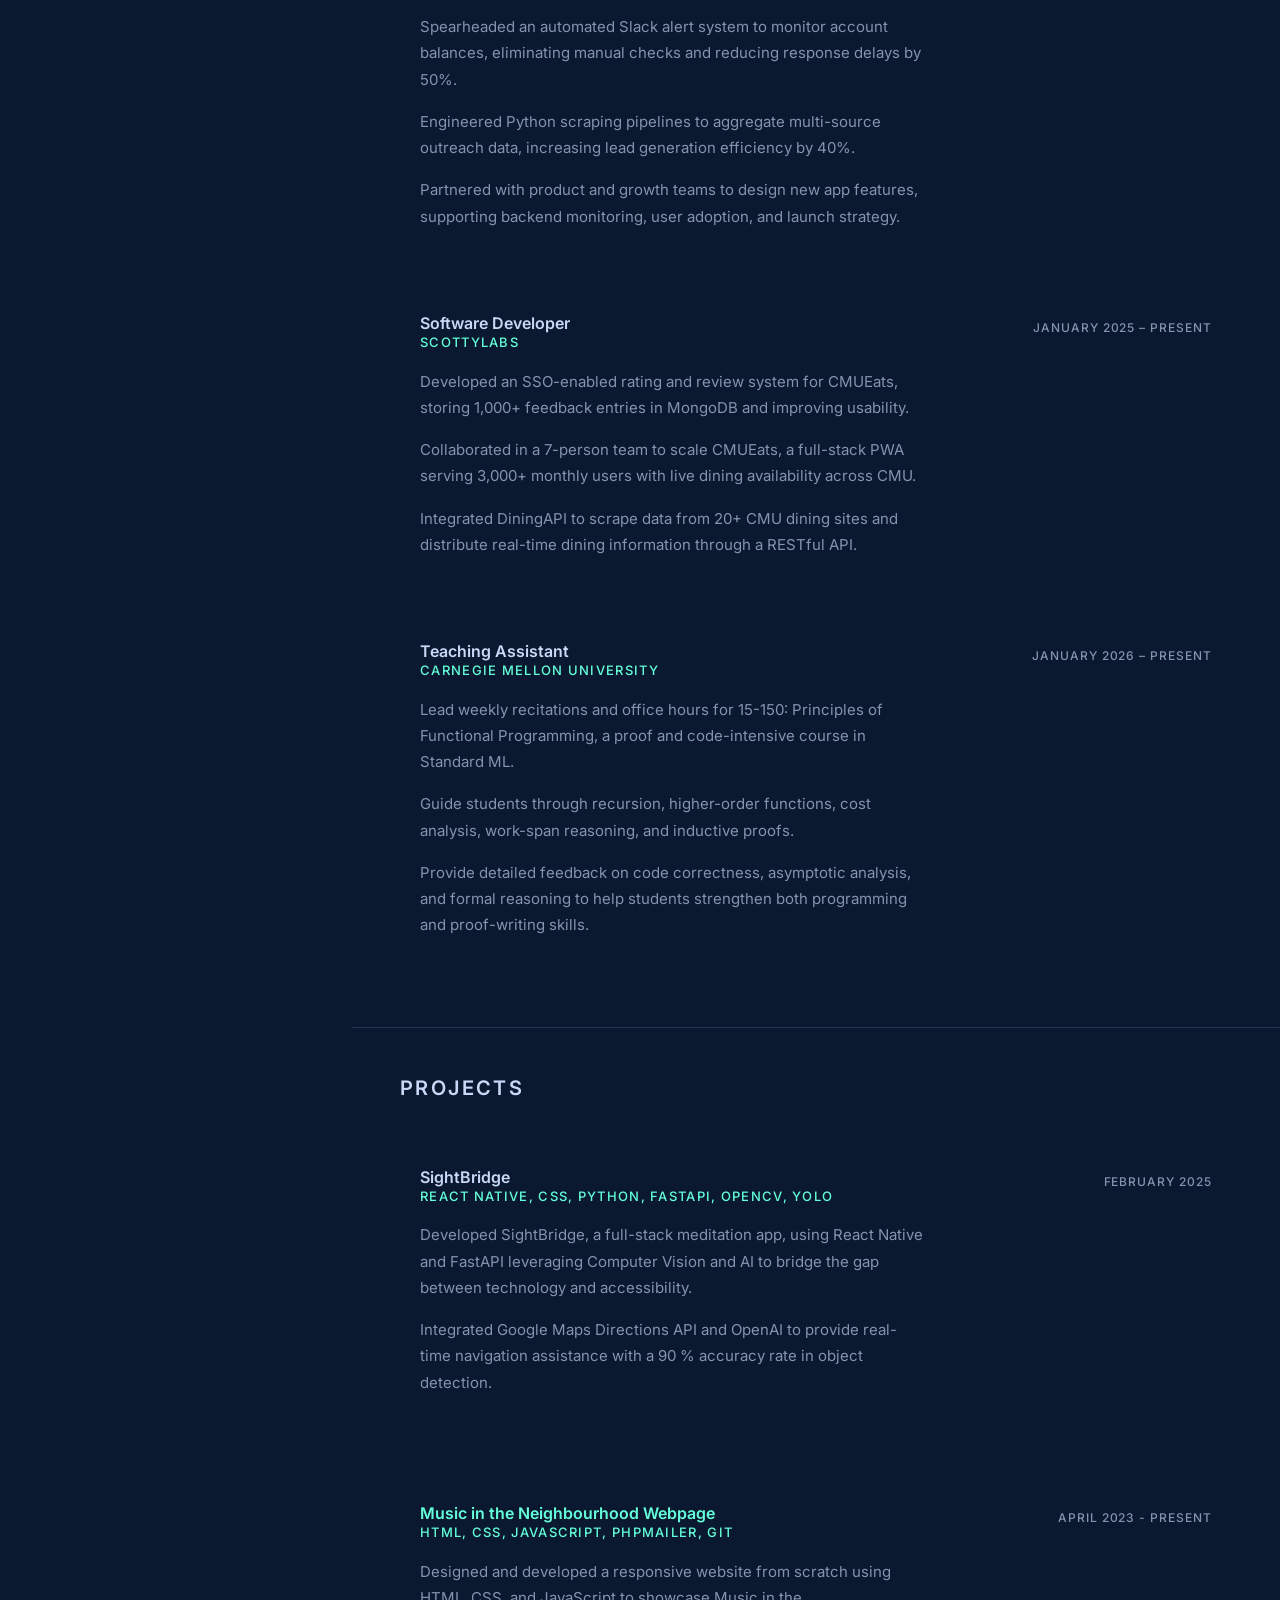
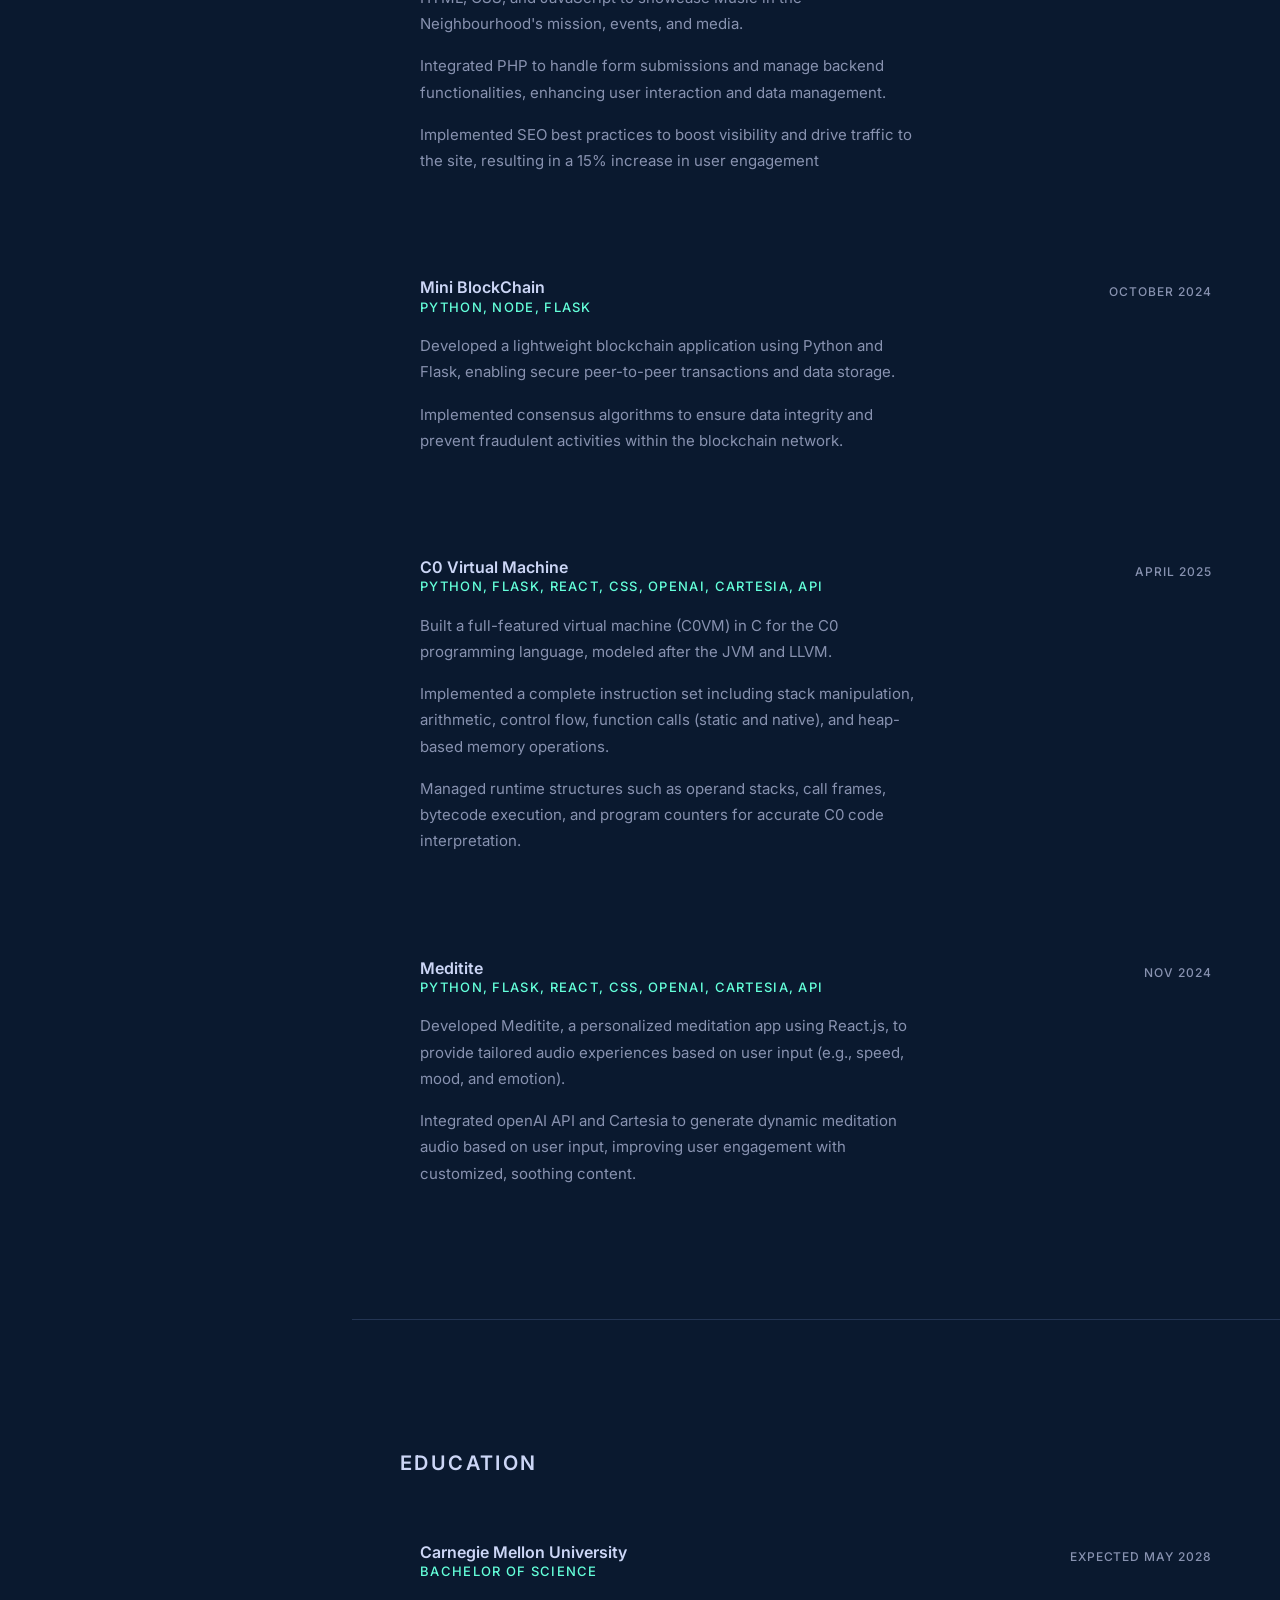
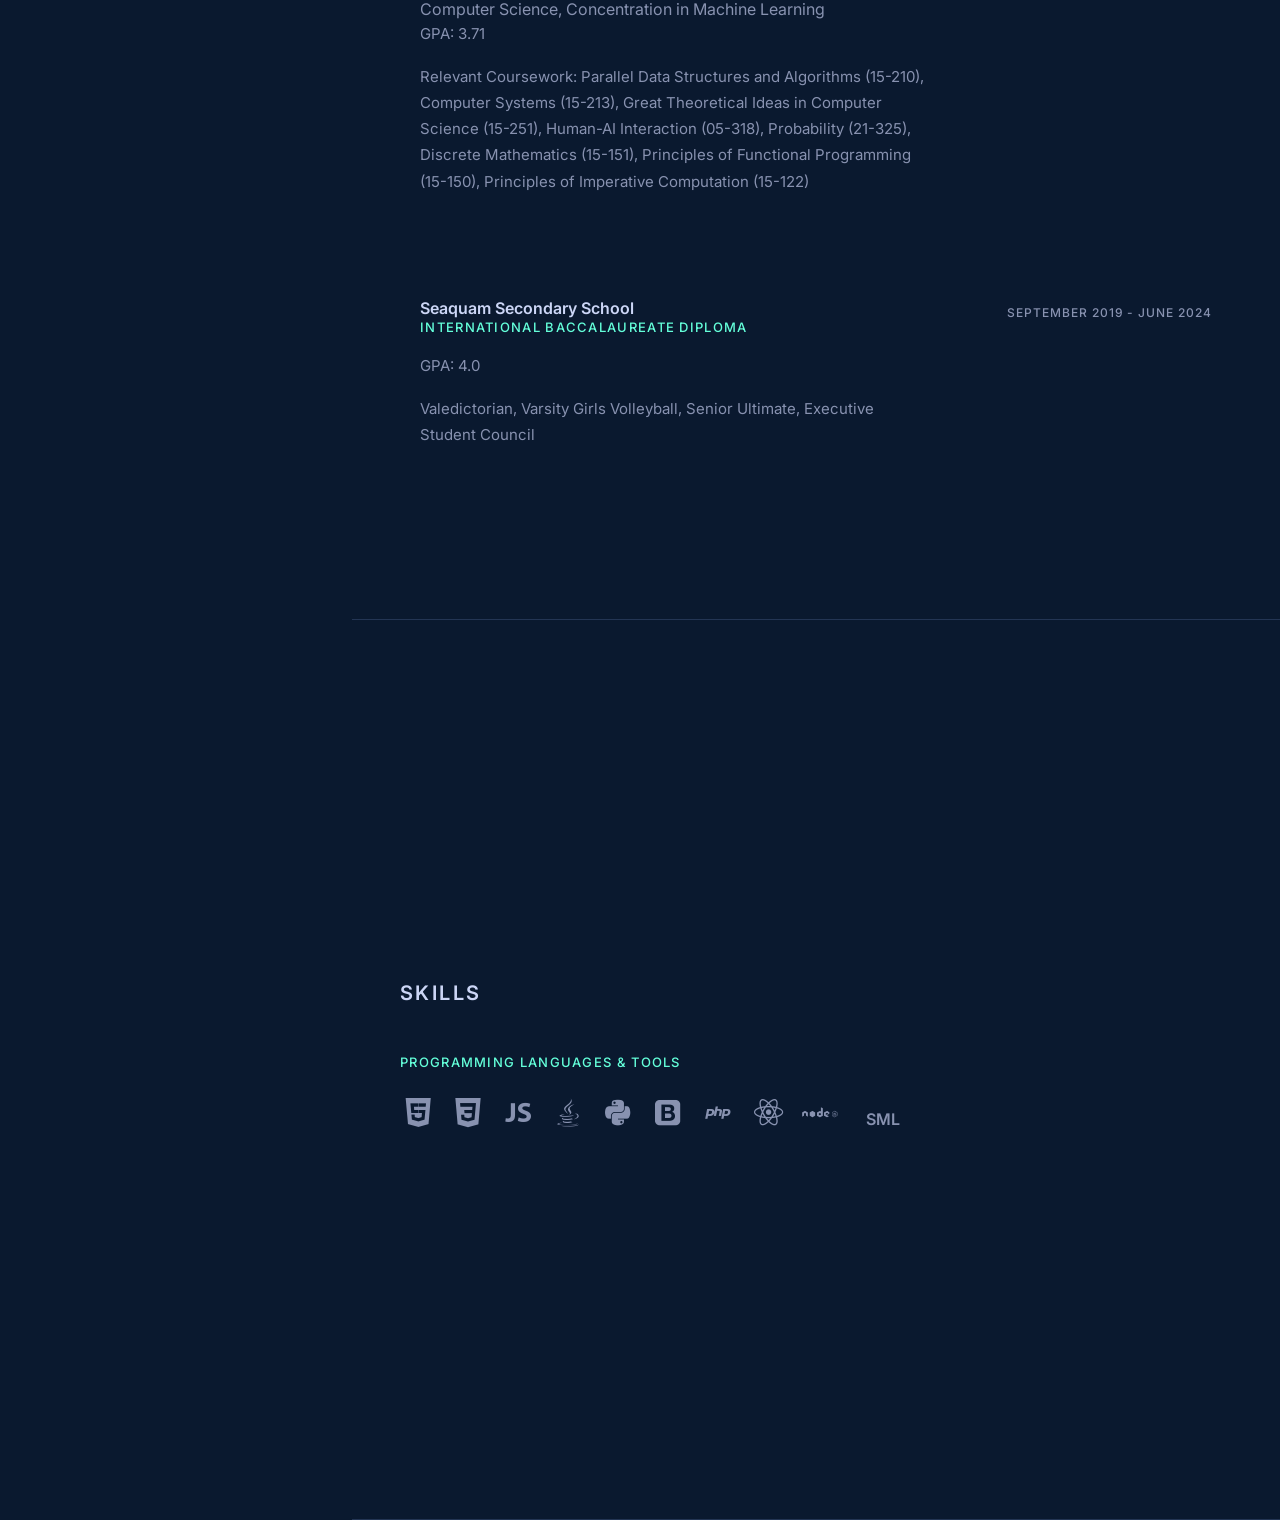
==== commit 1451c559: "aict" ====
--- a/resume.html
+++ b/resume.html
@@ -136,7 +136,7 @@
             <div class="resume-content mr-auto">
               <h3 class="mb-0">Incoming Software Engineer Intern</h3>
               <div class="subheading mb-3">ServiceNow</div>
-              <p>Incoming software engineer intern on the AI Discovery team.</p>
+              <p>Incoming software engineer intern on the AI Control Tower team.</p>
             </div>
             <div class="resume-date text-md-right">
               <span class="text-primary">Summer 2026</span>
